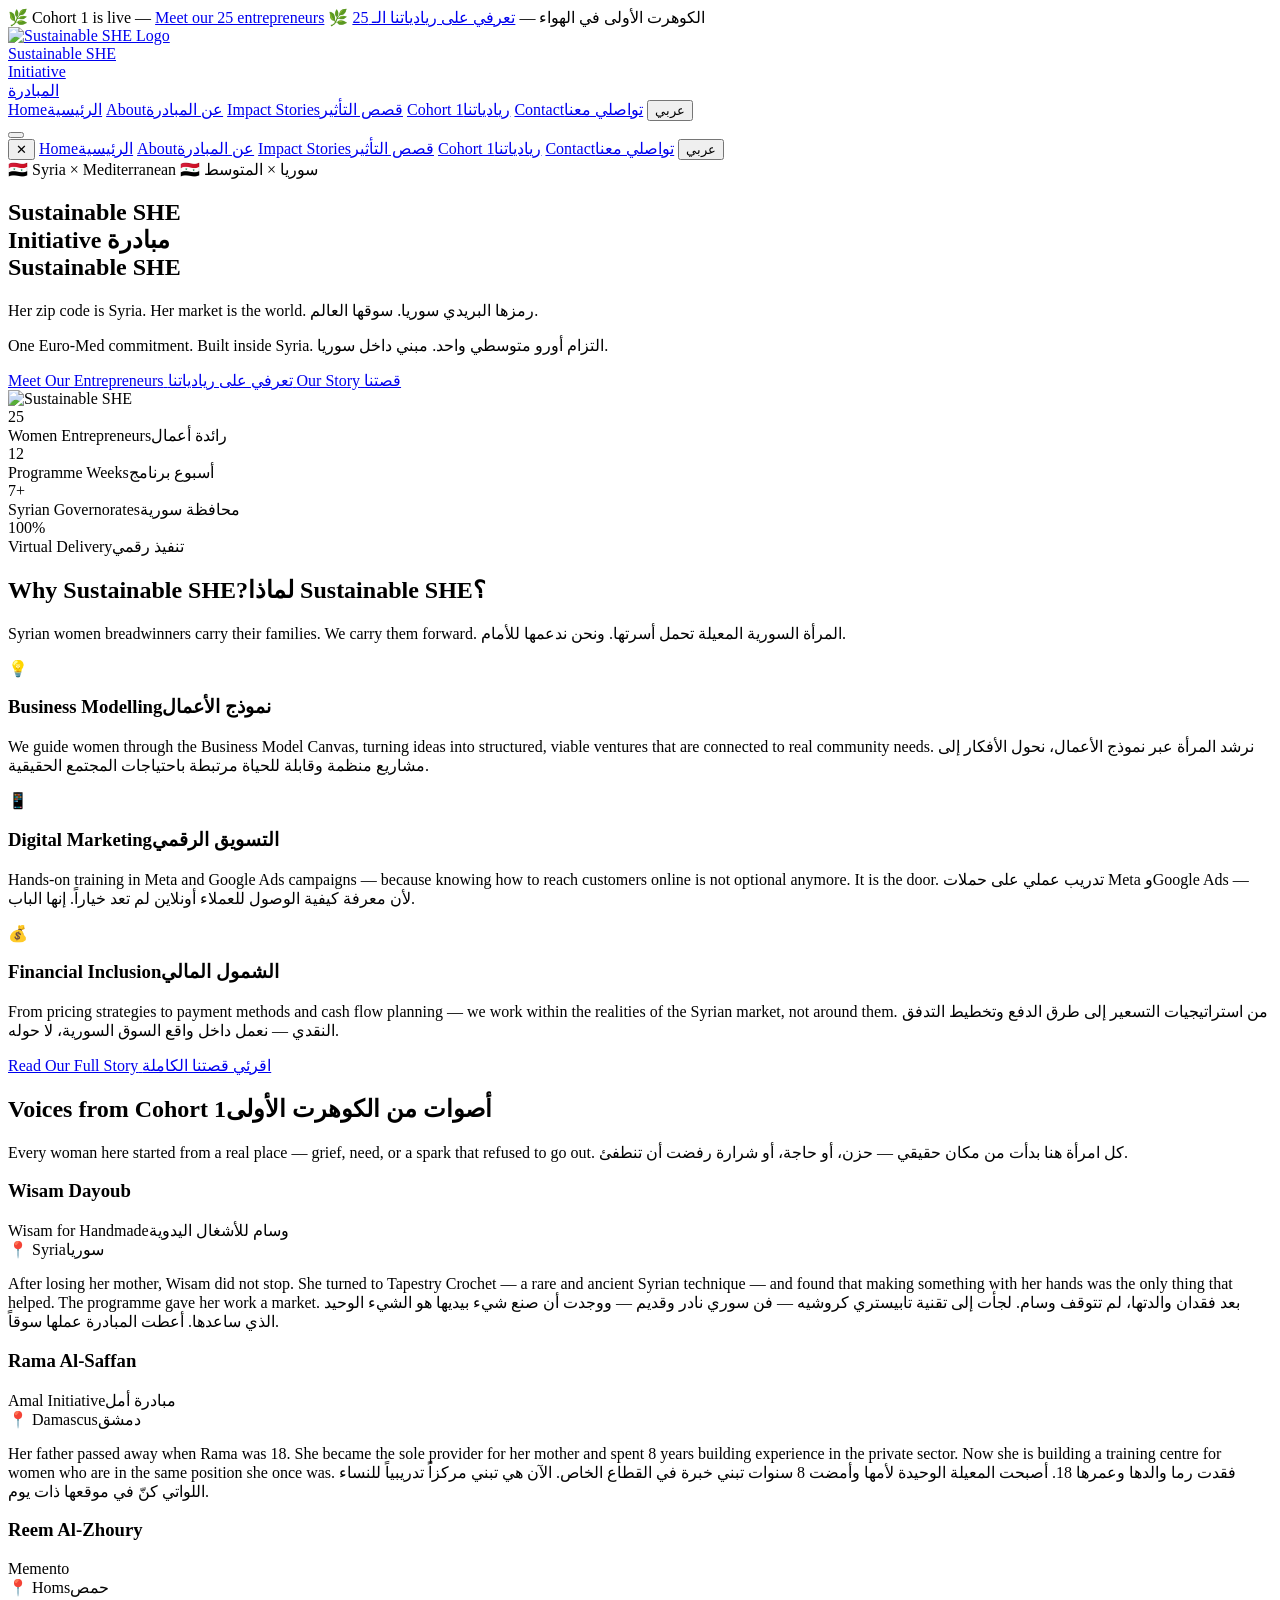
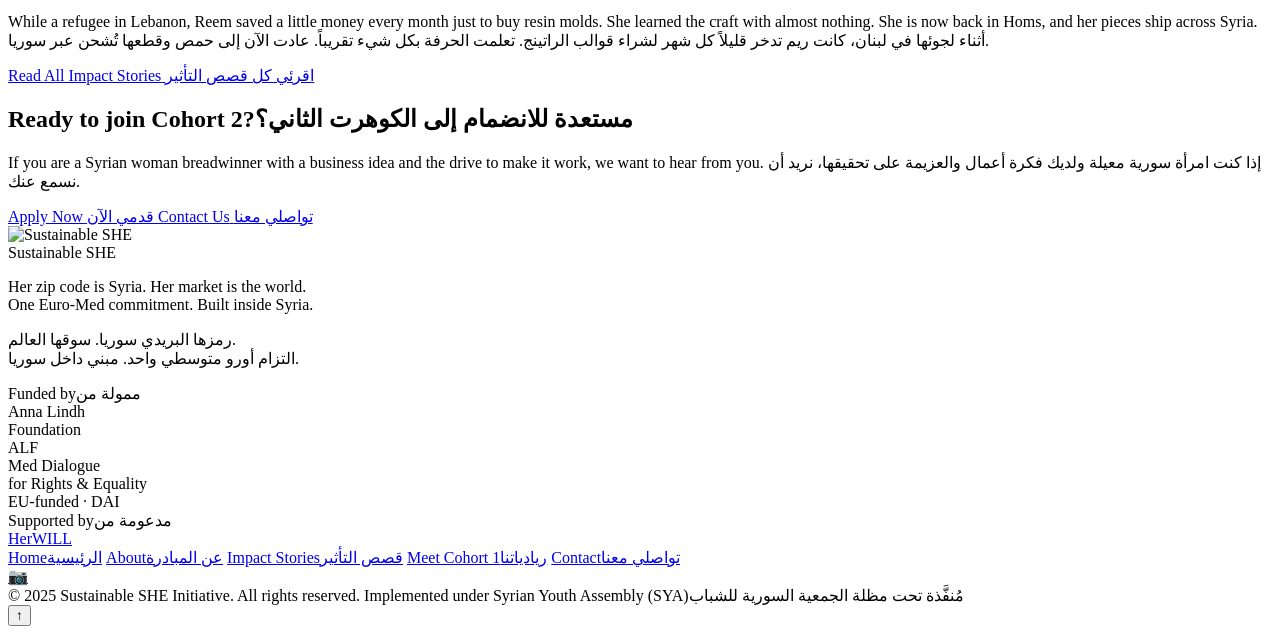
==== index.html @ 1e5e4db8 "Sustainable SHE Initiative website v1.0 5-page bilingual website (EN/AR) for Sustainable SHE Initiat" ====
<!DOCTYPE html>
<html lang="en" dir="ltr">
<head>
  <meta charset="UTF-8" />
  <meta name="viewport" content="width=device-width, initial-scale=1.0" />
  <title>Sustainable SHE Initiative</title>
  <meta name="description" content="A digital economic empowerment programme for Syrian women breadwinners. Built inside Syria. Her market is the world." />
  <link rel="icon" href="images/logo.jpg" type="image/jpeg" />
  <link rel="preconnect" href="https://fonts.googleapis.com" />
  <link rel="preconnect" href="https://fonts.gstatic.com" crossorigin />
  <link href="https://fonts.googleapis.com/css2?family=Cairo:wght@400;600;700;800&family=Poppins:wght@400;500;600;700;800&display=swap" rel="stylesheet" />
  <link rel="stylesheet" href="css/style.css" />
</head>
<body class="ltr">

  <!-- Announcement Bar -->
  <div class="announcement-bar">
    <span class="en-text">🌿 Cohort 1 is live — <a href="cohort.html">Meet our 25 entrepreneurs</a></span>
    <span class="ar-text">🌿 الكوهرت الأولى في الهواء — <a href="cohort.html">تعرفي على ريادياتنا الـ 25</a></span>
  </div>

  <!-- Navbar -->
  <nav class="navbar">
    <div class="navbar-inner">
      <a href="index.html" class="navbar-brand">
        <img src="images/logo.jpg" alt="Sustainable SHE Logo" class="navbar-logo" />
        <div>
          <div class="navbar-site-name">Sustainable SHE</div>
          <div class="navbar-site-sub en-text">Initiative</div>
          <div class="navbar-site-sub ar-text">المبادرة</div>
        </div>
      </a>
      <div class="navbar-menu">
        <a href="index.html"   class="nav-link"><span class="en-text">Home</span><span class="ar-text">الرئيسية</span></a>
        <a href="about.html"   class="nav-link"><span class="en-text">About</span><span class="ar-text">عن المبادرة</span></a>
        <a href="impact.html"  class="nav-link"><span class="en-text">Impact Stories</span><span class="ar-text">قصص التأثير</span></a>
        <a href="cohort.html"  class="nav-link"><span class="en-text">Cohort 1</span><span class="ar-text">ريادياتنا</span></a>
        <a href="contact.html" class="nav-link"><span class="en-text">Contact</span><span class="ar-text">تواصلي معنا</span></a>
        <button class="lang-toggle" id="langToggle">عربي</button>
      </div>
      <button class="hamburger" id="hamburger" aria-label="Open menu">
        <span></span><span></span><span></span>
      </button>
    </div>
  </nav>

  <!-- Mobile Nav -->
  <div class="mobile-nav" id="mobileNav">
    <button class="mobile-nav-close" id="mobileNavClose">✕</button>
    <a href="index.html"   class="nav-link"><span class="en-text">Home</span><span class="ar-text">الرئيسية</span></a>
    <a href="about.html"   class="nav-link"><span class="en-text">About</span><span class="ar-text">عن المبادرة</span></a>
    <a href="impact.html"  class="nav-link"><span class="en-text">Impact Stories</span><span class="ar-text">قصص التأثير</span></a>
    <a href="cohort.html"  class="nav-link"><span class="en-text">Cohort 1</span><span class="ar-text">ريادياتنا</span></a>
    <a href="contact.html" class="nav-link"><span class="en-text">Contact</span><span class="ar-text">تواصلي معنا</span></a>
    <button class="lang-toggle" id="mobileLangToggle">عربي</button>
  </div>

  <!-- HERO -->
  <section class="hero">
    <div class="container">
      <div class="hero-inner">
        <div class="hero-content">
          <div class="hero-badge">
            <span class="en-text">🇸🇾 Syria × Mediterranean</span>
            <span class="ar-text">🇸🇾 سوريا × المتوسط</span>
          </div>
          <h1>
            <span class="en-text">Sustainable SHE<br/>Initiative</span>
            <span class="ar-text">مبادرة<br/>Sustainable SHE</span>
          </h1>
          <p class="hero-tagline-1">
            <span class="en-text">Her zip code is Syria. Her market is the world.</span>
            <span class="ar-text">رمزها البريدي سوريا. سوقها العالم.</span>
          </p>
          <p class="hero-tagline-2">
            <span class="en-text">One Euro-Med commitment. Built inside Syria.</span>
            <span class="ar-text">التزام أورو متوسطي واحد. مبني داخل سوريا.</span>
          </p>
          <div class="hero-actions">
            <a href="cohort.html" class="btn btn-gold">
              <span class="en-text">Meet Our Entrepreneurs</span>
              <span class="ar-text">تعرفي على ريادياتنا</span>
            </a>
            <a href="about.html" class="btn btn-outline">
              <span class="en-text">Our Story</span>
              <span class="ar-text">قصتنا</span>
            </a>
          </div>
        </div>
        <div class="hero-visual">
          <div class="hero-logo-ring">
            <img src="images/logo.jpg" alt="Sustainable SHE" class="hero-logo-img" />
          </div>
        </div>
      </div>
    </div>
  </section>

  <!-- STATS BAR -->
  <div class="stats-bar">
    <div class="container">
      <div class="stats-grid">
        <div class="stat-item">
          <div class="stat-num">25</div>
          <div class="stat-label"><span class="en-text">Women Entrepreneurs</span><span class="ar-text">رائدة أعمال</span></div>
        </div>
        <div class="stat-item">
          <div class="stat-num">12</div>
          <div class="stat-label"><span class="en-text">Programme Weeks</span><span class="ar-text">أسبوع برنامج</span></div>
        </div>
        <div class="stat-item">
          <div class="stat-num">7+</div>
          <div class="stat-label"><span class="en-text">Syrian Governorates</span><span class="ar-text">محافظة سورية</span></div>
        </div>
        <div class="stat-item">
          <div class="stat-num">100%</div>
          <div class="stat-label"><span class="en-text">Virtual Delivery</span><span class="ar-text">تنفيذ رقمي</span></div>
        </div>
      </div>
    </div>
  </div>

  <!-- ABOUT PREVIEW -->
  <section class="section">
    <div class="container">
      <div class="section-header">
        <h2><span class="en-text">Why Sustainable SHE?</span><span class="ar-text">لماذا Sustainable SHE؟</span></h2>
        <p class="subtitle">
          <span class="en-text">Syrian women breadwinners carry their families. We carry them forward.</span>
          <span class="ar-text">المرأة السورية المعيلة تحمل أسرتها. ونحن ندعمها للأمام.</span>
        </p>
      </div>
      <div class="grid-3">
        <div class="pillar-card card-fade">
          <div class="pillar-icon">💡</div>
          <h3><span class="en-text">Business Modelling</span><span class="ar-text">نموذج الأعمال</span></h3>
          <p>
            <span class="en-text">We guide women through the Business Model Canvas, turning ideas into structured, viable ventures that are connected to real community needs.</span>
            <span class="ar-text">نرشد المرأة عبر نموذج الأعمال، نحول الأفكار إلى مشاريع منظمة وقابلة للحياة مرتبطة باحتياجات المجتمع الحقيقية.</span>
          </p>
        </div>
        <div class="pillar-card card-fade">
          <div class="pillar-icon">📱</div>
          <h3><span class="en-text">Digital Marketing</span><span class="ar-text">التسويق الرقمي</span></h3>
          <p>
            <span class="en-text">Hands-on training in Meta and Google Ads campaigns — because knowing how to reach customers online is not optional anymore. It is the door.</span>
            <span class="ar-text">تدريب عملي على حملات Meta وGoogle Ads — لأن معرفة كيفية الوصول للعملاء أونلاين لم تعد خياراً. إنها الباب.</span>
          </p>
        </div>
        <div class="pillar-card card-fade">
          <div class="pillar-icon">💰</div>
          <h3><span class="en-text">Financial Inclusion</span><span class="ar-text">الشمول المالي</span></h3>
          <p>
            <span class="en-text">From pricing strategies to payment methods and cash flow planning — we work within the realities of the Syrian market, not around them.</span>
            <span class="ar-text">من استراتيجيات التسعير إلى طرق الدفع وتخطيط التدفق النقدي — نعمل داخل واقع السوق السورية، لا حوله.</span>
          </p>
        </div>
      </div>
      <div class="text-center mt-2">
        <a href="about.html" class="btn btn-primary">
          <span class="en-text">Read Our Full Story</span>
          <span class="ar-text">اقرئي قصتنا الكاملة</span>
        </a>
      </div>
    </div>
  </section>

  <!-- FEATURED STORIES -->
  <section class="section section-alt">
    <div class="container">
      <div class="section-header">
        <h2><span class="en-text">Voices from Cohort 1</span><span class="ar-text">أصوات من الكوهرت الأولى</span></h2>
        <p class="subtitle">
          <span class="en-text">Every woman here started from a real place — grief, need, or a spark that refused to go out.</span>
          <span class="ar-text">كل امرأة هنا بدأت من مكان حقيقي — حزن، أو حاجة، أو شرارة رفضت أن تنطفئ.</span>
        </p>
      </div>
      <div class="grid-3">
        <!-- Story 1 -->
        <div class="story-card card-fade">
          <div class="story-head">
            <h3>Wisam Dayoub</h3>
            <div class="project"><span class="en-text">Wisam for Handmade</span><span class="ar-text">وسام للأشغال اليدوية</span></div>
            <div class="location">📍 <span class="en-text">Syria</span><span class="ar-text">سوريا</span></div>
          </div>
          <div class="story-body">
            <p>
              <span class="en-text">After losing her mother, Wisam did not stop. She turned to Tapestry Crochet — a rare and ancient Syrian technique — and found that making something with her hands was the only thing that helped. The programme gave her work a market.</span>
              <span class="ar-text">بعد فقدان والدتها، لم تتوقف وسام. لجأت إلى تقنية تابيستري كروشيه — فن سوري نادر وقديم — ووجدت أن صنع شيء بيديها هو الشيء الوحيد الذي ساعدها. أعطت المبادرة عملها سوقاً.</span>
            </p>
          </div>
        </div>
        <!-- Story 2 -->
        <div class="story-card card-fade">
          <div class="story-head">
            <h3>Rama Al-Saffan</h3>
            <div class="project"><span class="en-text">Amal Initiative</span><span class="ar-text">مبادرة أمل</span></div>
            <div class="location">📍 <span class="en-text">Damascus</span><span class="ar-text">دمشق</span></div>
          </div>
          <div class="story-body">
            <p>
              <span class="en-text">Her father passed away when Rama was 18. She became the sole provider for her mother and spent 8 years building experience in the private sector. Now she is building a training centre for women who are in the same position she once was.</span>
              <span class="ar-text">فقدت رما والدها وعمرها 18. أصبحت المعيلة الوحيدة لأمها وأمضت 8 سنوات تبني خبرة في القطاع الخاص. الآن هي تبني مركزاً تدريبياً للنساء اللواتي كنّ في موقعها ذات يوم.</span>
            </p>
          </div>
        </div>
        <!-- Story 3 -->
        <div class="story-card card-fade">
          <div class="story-head">
            <h3>Reem Al-Zhoury</h3>
            <div class="project">Memento</div>
            <div class="location">📍 <span class="en-text">Homs</span><span class="ar-text">حمص</span></div>
          </div>
          <div class="story-body">
            <p>
              <span class="en-text">While a refugee in Lebanon, Reem saved a little money every month just to buy resin molds. She learned the craft with almost nothing. She is now back in Homs, and her pieces ship across Syria.</span>
              <span class="ar-text">أثناء لجوئها في لبنان، كانت ريم تدخر قليلاً كل شهر لشراء قوالب الراتينج. تعلمت الحرفة بكل شيء تقريباً. عادت الآن إلى حمص وقطعها تُشحن عبر سوريا.</span>
            </p>
          </div>
        </div>
      </div>
      <div class="text-center mt-2">
        <a href="impact.html" class="btn btn-primary">
          <span class="en-text">Read All Impact Stories</span>
          <span class="ar-text">اقرئي كل قصص التأثير</span>
        </a>
      </div>
    </div>
  </section>

  <!-- CTA -->
  <section class="cta-section">
    <div class="container">
      <h2><span class="en-text">Ready to join Cohort 2?</span><span class="ar-text">مستعدة للانضمام إلى الكوهرت الثاني؟</span></h2>
      <p>
        <span class="en-text">If you are a Syrian woman breadwinner with a business idea and the drive to make it work, we want to hear from you.</span>
        <span class="ar-text">إذا كنت امرأة سورية معيلة ولديك فكرة أعمال والعزيمة على تحقيقها، نريد أن نسمع عنك.</span>
      </p>
      <div class="cta-buttons">
        <a href="https://forms.gle/3joATj8JVJ9GvSSq5" target="_blank" rel="noopener" class="btn btn-gold">
          <span class="en-text">Apply Now</span>
          <span class="ar-text">قدمي الآن</span>
        </a>
        <a href="contact.html" class="btn btn-outline">
          <span class="en-text">Contact Us</span>
          <span class="ar-text">تواصلي معنا</span>
        </a>
      </div>
    </div>
  </section>

  <!-- FOOTER -->
  <footer class="footer">
    <div class="container">
      <div class="footer-grid">
        <!-- Brand -->
        <div class="footer-brand">
          <img src="images/logo.jpg" alt="Sustainable SHE" class="footer-logo" />
          <div class="footer-name">Sustainable SHE</div>
          <p class="footer-slogans">
            Her zip code is Syria. Her market is the world.<br/>
            One Euro-Med commitment. Built inside Syria.
          </p>
          <p class="footer-slogans" style="margin-top:0.25rem;">
            رمزها البريدي سوريا. سوقها العالم.<br/>
            التزام أورو متوسطي واحد. مبني داخل سوريا.
          </p>
        </div>
        <!-- Funders -->
        <div class="footer-funders">
          <div class="funders-label"><span class="en-text">Funded by</span><span class="ar-text">ممولة من</span></div>
          <div class="funders-row">
            <div class="funder-item">
              <div class="funder-name-styled">Anna Lindh<br/>Foundation</div>
              <div class="funder-sub">ALF</div>
            </div>
            <div class="funder-divider"></div>
            <div class="funder-item">
              <div class="funder-name-styled">Med Dialogue<br/>for Rights &amp; Equality</div>
              <div class="funder-sub">EU-funded · DAI</div>
            </div>
          </div>
          <div class="footer-support-label"><span class="en-text">Supported by</span><span class="ar-text">مدعومة من</span></div>
          <a href="https://www.herwill.org/about-herwill" target="_blank" rel="noopener" class="herwill-link">HerWILL</a>
        </div>
        <!-- Links -->
        <div class="footer-links">
          <a href="index.html"   class="footer-link"><span class="en-text">Home</span><span class="ar-text">الرئيسية</span></a>
          <a href="about.html"   class="footer-link"><span class="en-text">About</span><span class="ar-text">عن المبادرة</span></a>
          <a href="impact.html"  class="footer-link"><span class="en-text">Impact Stories</span><span class="ar-text">قصص التأثير</span></a>
          <a href="cohort.html"  class="footer-link"><span class="en-text">Meet Cohort 1</span><span class="ar-text">ريادياتنا</span></a>
          <a href="contact.html" class="footer-link"><span class="en-text">Contact</span><span class="ar-text">تواصلي معنا</span></a>
          <div class="footer-socials">
            <a href="https://www.instagram.com/bizqueen2026" target="_blank" rel="noopener" aria-label="Instagram">📷</a>
          </div>
        </div>
      </div>
      <div class="footer-divider"></div>
      <div class="footer-bottom">
        <span>© 2025 Sustainable SHE Initiative. All rights reserved.</span>
        <span><span class="en-text">Implemented under Syrian Youth Assembly (SYA)</span><span class="ar-text">مُنفَّذة تحت مظلة الجمعية السورية للشباب</span></span>
      </div>
    </div>
  </footer>

  <button id="scrollTop" aria-label="Back to top">↑</button>

  <script src="js/main.js"></script>
</body>
</html>
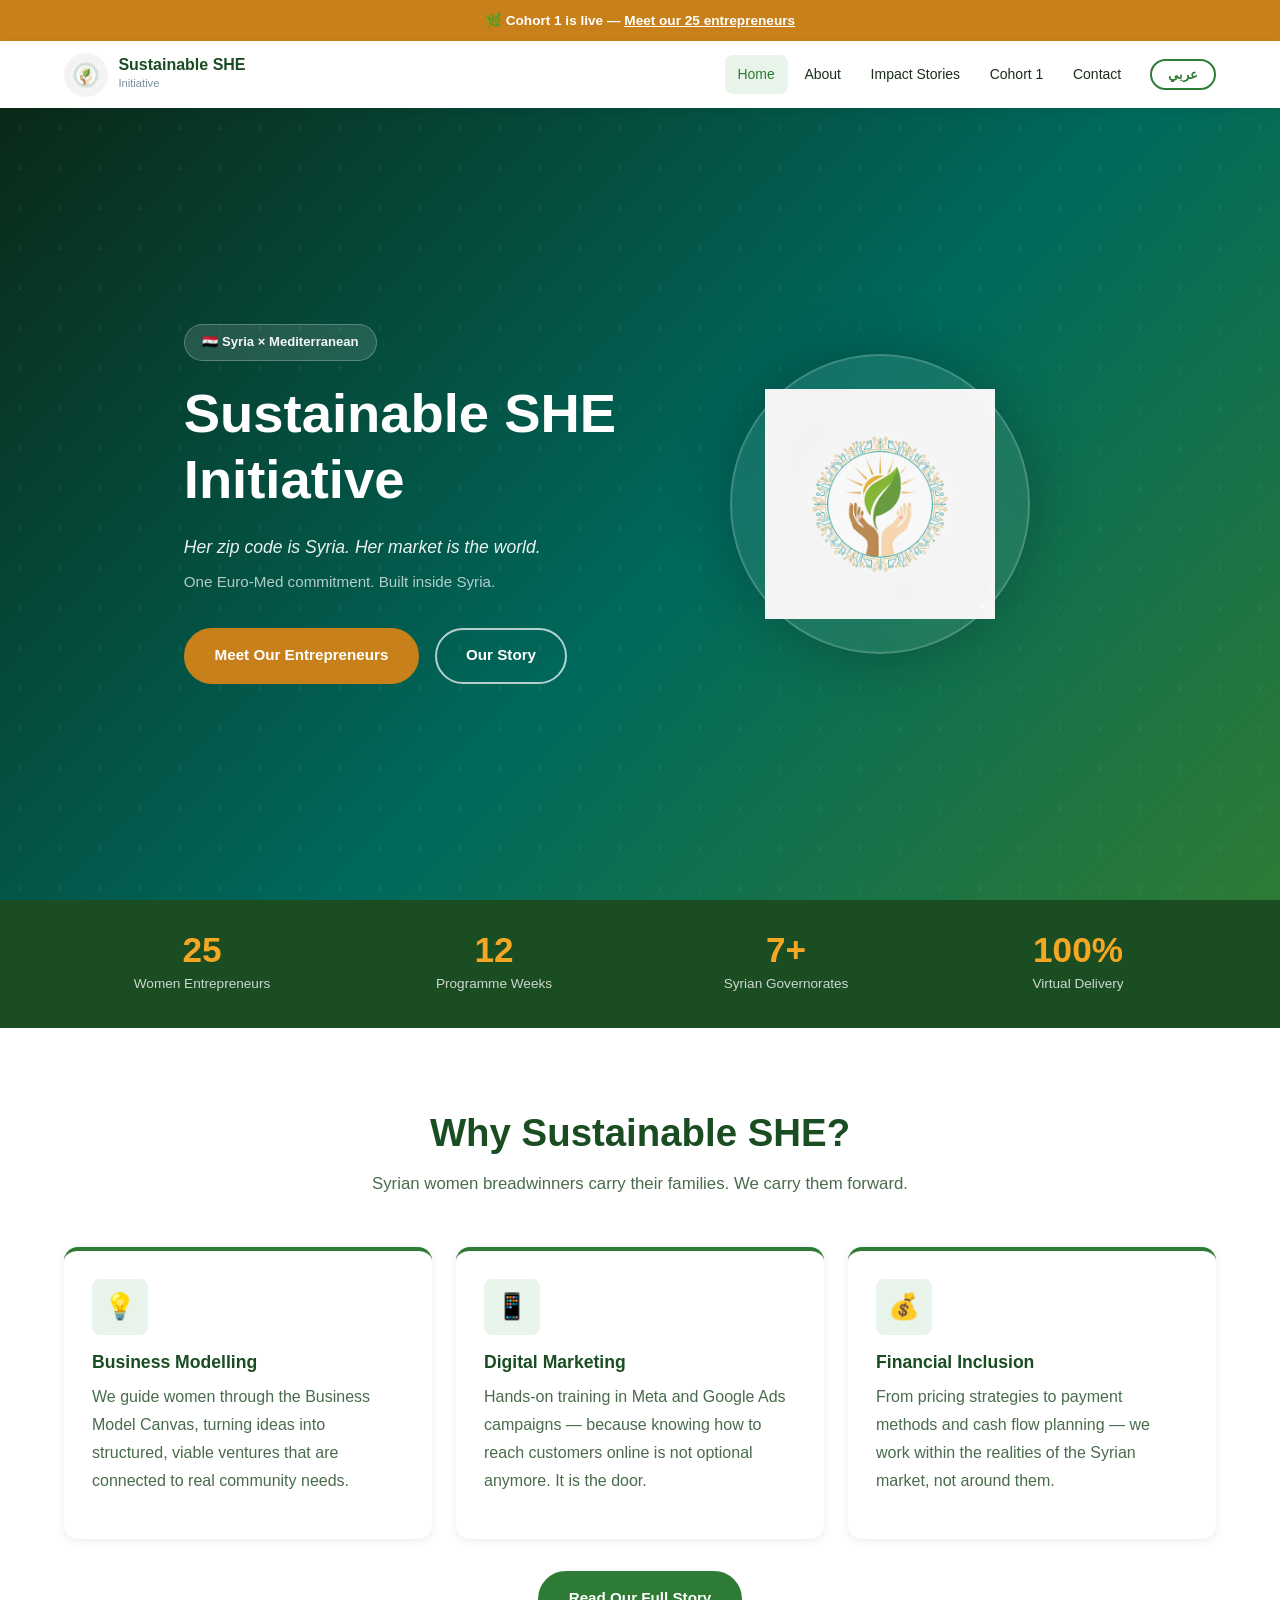
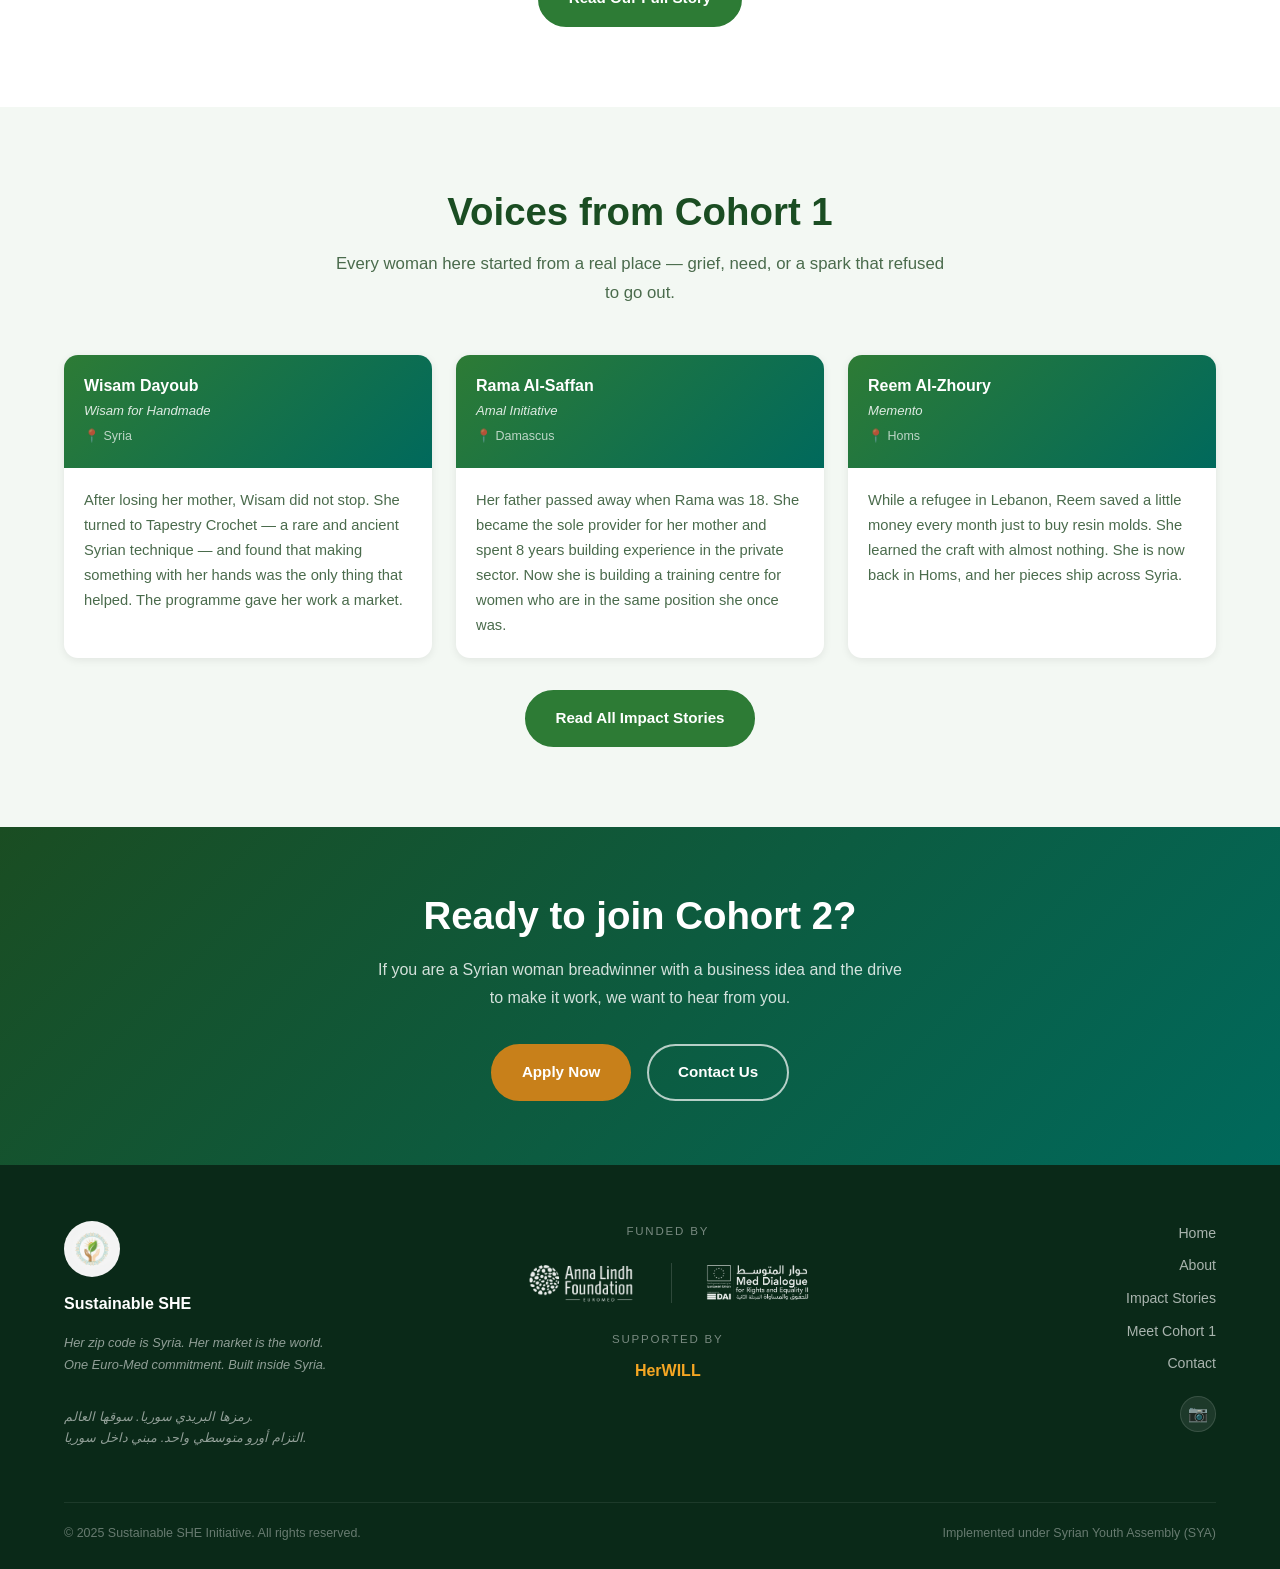
==== commit c97df627: "feat: launch Sustainable SHE Initiative website 5-page bilingual website (EN/AR) for Sustainable SHE" ====
--- a/index.html
+++ b/index.html
@@ -271,13 +271,11 @@
           <div class="funders-label"><span class="en-text">Funded by</span><span class="ar-text">ممولة من</span></div>
           <div class="funders-row">
             <div class="funder-item">
-              <div class="funder-name-styled">Anna Lindh<br/>Foundation</div>
-              <div class="funder-sub">ALF</div>
+              <img src="images/alf-logo.png" alt="Anna Lindh Foundation" class="funder-logo-img" />
             </div>
             <div class="funder-divider"></div>
             <div class="funder-item">
-              <div class="funder-name-styled">Med Dialogue<br/>for Rights &amp; Equality</div>
-              <div class="funder-sub">EU-funded · DAI</div>
+              <img src="images/mdre-logo.png" alt="Med Dialogue" class="funder-logo-img" />
             </div>
           </div>
           <div class="footer-support-label"><span class="en-text">Supported by</span><span class="ar-text">مدعومة من</span></div>
--- a/css/style.css
+++ b/css/style.css
@@ -0,0 +1,509 @@
+/* ============================================================
+   SUSTAINABLE SHE INITIATIVE — Design System
+   Colors extracted from logo: forest green, teal, gold
+   ============================================================ */
+
+:root {
+  --green-primary: #2D7B35;
+  --green-dark:    #1A4D22;
+  --green-deep:    #0A2918;
+  --teal:          #00897B;
+  --teal-dark:     #00695C;
+  --gold:          #C8801A;
+  --gold-light:    #F5A623;
+  --white:         #FFFFFF;
+  --bg-light:      #F3F8F3;
+  --bg-section:    #E8F4E9;
+  --border:        #C8E6C9;
+  --text-primary:  #1A2E1B;
+  --text-secondary:#4A6B4C;
+  --text-muted:    #78909C;
+  --footer-bg:     #0A2918;
+  --shadow-sm:     0 2px 8px rgba(0,0,0,0.08);
+  --shadow-md:     0 6px 24px rgba(0,0,0,0.12);
+  --shadow-lg:     0 12px 40px rgba(0,0,0,0.16);
+  --radius-sm:     8px;
+  --radius-md:     14px;
+  --radius-lg:     24px;
+  --radius-full:   100px;
+  --transition:    all 0.28s ease;
+  --max-width:     1200px;
+}
+
+/* === RESET === */
+*, *::before, *::after { box-sizing: border-box; margin: 0; padding: 0; }
+html { scroll-behavior: smooth; font-size: 16px; }
+body {
+  font-family: 'Poppins', 'Cairo', sans-serif;
+  color: var(--text-primary);
+  background: var(--white);
+  line-height: 1.75;
+  overflow-x: hidden;
+}
+body.rtl {
+  font-family: 'Cairo', 'Poppins', sans-serif;
+  direction: rtl;
+  text-align: right;
+}
+img { max-width: 100%; height: auto; display: block; }
+a { text-decoration: none; color: inherit; }
+ul { list-style: none; }
+
+/* === LANGUAGE TOGGLE LOGIC === */
+body.ltr .ar-text { display: none !important; }
+body.rtl .en-text { display: none !important; }
+
+/* === TYPOGRAPHY === */
+h1 { font-size: clamp(2rem, 5vw, 3.4rem); line-height: 1.2; font-weight: 700; }
+h2 { font-size: clamp(1.6rem, 4vw, 2.4rem); line-height: 1.3; font-weight: 700; }
+h3 { font-size: clamp(1.1rem, 2.5vw, 1.6rem); line-height: 1.35; font-weight: 700; }
+h4 { font-size: 1.1rem; font-weight: 600; }
+p  { color: var(--text-secondary); margin-bottom: 1em; }
+.lead { font-size: 1.1rem; line-height: 1.85; }
+
+/* === LAYOUT === */
+.container { max-width: var(--max-width); margin: 0 auto; padding: 0 1.5rem; }
+.section    { padding: 5rem 0; }
+.section-alt { background: var(--bg-light); }
+
+.section-header { text-align: center; margin-bottom: 3rem; }
+.section-header h2 { color: var(--green-dark); margin-bottom: 0.75rem; }
+.section-header .subtitle { max-width: 620px; margin: 0 auto; font-size: 1.05rem; }
+
+.grid-2 { display: grid; grid-template-columns: repeat(auto-fit, minmax(300px, 1fr)); gap: 1.5rem; }
+.grid-3 { display: grid; grid-template-columns: repeat(auto-fit, minmax(270px, 1fr)); gap: 1.5rem; }
+.grid-4 { display: grid; grid-template-columns: repeat(auto-fit, minmax(230px, 1fr)); gap: 1.25rem; }
+.grid-5 { display: grid; grid-template-columns: repeat(auto-fill, minmax(210px, 1fr)); gap: 1.25rem; }
+
+/* === BUTTONS === */
+.btn {
+  display: inline-flex; align-items: center; gap: 0.5rem;
+  padding: 0.8rem 1.8rem; border-radius: var(--radius-full);
+  font-weight: 600; font-size: 0.95rem; cursor: pointer;
+  border: 2px solid transparent; transition: var(--transition);
+  font-family: inherit; white-space: nowrap;
+}
+.btn-primary   { background: var(--green-primary); color: var(--white); border-color: var(--green-primary); }
+.btn-primary:hover { background: var(--green-dark); border-color: var(--green-dark); transform: translateY(-2px); box-shadow: var(--shadow-md); }
+.btn-outline   { background: transparent; color: var(--white); border-color: rgba(255,255,255,0.7); }
+.btn-outline:hover { background: rgba(255,255,255,0.15); border-color: var(--white); }
+.btn-gold      { background: var(--gold); color: var(--white); border-color: var(--gold); }
+.btn-gold:hover { background: #A8681A; border-color: #A8681A; transform: translateY(-2px); box-shadow: var(--shadow-md); }
+.btn-white     { background: var(--white); color: var(--green-dark); border-color: var(--white); }
+.btn-white:hover { background: var(--bg-light); }
+.btn-sm { padding: 0.5rem 1.2rem; font-size: 0.85rem; }
+
+/* === ANNOUNCEMENT BAR === */
+.announcement-bar {
+  background: var(--gold); color: var(--white);
+  text-align: center; padding: 0.55rem 1rem;
+  font-size: 0.85rem; font-weight: 600;
+}
+.announcement-bar a { color: var(--white); text-decoration: underline; }
+
+/* === NAVBAR === */
+.navbar {
+  position: sticky; top: 0; z-index: 900;
+  background: var(--white); box-shadow: var(--shadow-sm);
+}
+.navbar-inner {
+  display: flex; align-items: center; justify-content: space-between;
+  padding: 0.7rem 1.5rem; max-width: var(--max-width); margin: 0 auto;
+}
+.navbar-brand { display: flex; align-items: center; gap: 0.65rem; }
+.navbar-logo  { width: 44px; height: 44px; border-radius: 50%; object-fit: cover; }
+.navbar-site-name { font-weight: 700; font-size: 1rem; color: var(--green-dark); line-height: 1.2; }
+.navbar-site-sub  { font-size: 0.7rem; color: var(--text-muted); font-weight: 400; }
+
+.navbar-menu { display: flex; align-items: center; gap: 0.25rem; }
+.nav-link {
+  padding: 0.45rem 0.8rem; border-radius: var(--radius-sm);
+  font-weight: 500; font-size: 0.875rem; color: var(--text-primary);
+  transition: var(--transition); white-space: nowrap;
+}
+.nav-link:hover, .nav-link.active { color: var(--green-primary); background: var(--bg-section); }
+
+.lang-toggle {
+  margin-left: 0.75rem; padding: 0.4rem 1rem;
+  border-radius: var(--radius-full); border: 2px solid var(--green-primary);
+  background: transparent; color: var(--green-primary);
+  font-size: 0.82rem; font-weight: 700; cursor: pointer;
+  transition: var(--transition); font-family: inherit;
+}
+.lang-toggle:hover { background: var(--green-primary); color: var(--white); }
+.rtl .lang-toggle { margin-left: 0; margin-right: 0.75rem; }
+
+.hamburger { display: none; flex-direction: column; gap: 5px; cursor: pointer; background: none; border: none; padding: 0.4rem; }
+.hamburger span { width: 22px; height: 2px; background: var(--text-primary); border-radius: 2px; transition: var(--transition); display: block; }
+
+/* === MOBILE MENU === */
+.mobile-nav {
+  display: none; position: fixed; inset: 0; z-index: 950;
+  background: var(--white); flex-direction: column;
+  align-items: center; justify-content: center; gap: 1.75rem;
+}
+.mobile-nav.open { display: flex; }
+.mobile-nav .nav-link { font-size: 1.25rem; padding: 0.6rem 2rem; }
+.mobile-nav-close {
+  position: absolute; top: 1.2rem; right: 1.2rem;
+  background: none; border: none; font-size: 1.75rem; cursor: pointer; color: var(--text-primary);
+}
+.rtl .mobile-nav-close { right: auto; left: 1.2rem; }
+
+/* === HERO === */
+.hero {
+  background: linear-gradient(135deg, var(--green-deep) 0%, var(--teal-dark) 55%, var(--green-primary) 100%);
+  color: var(--white); padding: 5rem 0; min-height: 88vh;
+  display: flex; align-items: center; position: relative; overflow: hidden;
+}
+.hero::before {
+  content: ''; position: absolute; inset: 0;
+  background: url("data:image/svg+xml,%3Csvg width='40' height='40' viewBox='0 0 40 40' xmlns='http://www.w3.org/2000/svg'%3E%3Ccircle cx='20' cy='20' r='1.5' fill='%23ffffff' fill-opacity='0.06'/%3E%3C/svg%3E");
+  pointer-events: none;
+}
+.hero-inner {
+  position: relative; display: grid;
+  grid-template-columns: 1fr 1fr; gap: 3rem; align-items: center;
+}
+.hero-badge {
+  display: inline-flex; align-items: center; gap: 0.5rem;
+  background: rgba(255,255,255,0.12); border: 1px solid rgba(255,255,255,0.25);
+  color: rgba(255,255,255,0.95); padding: 0.4rem 1.1rem;
+  border-radius: var(--radius-full); font-size: 0.82rem; font-weight: 600;
+  margin-bottom: 1.25rem;
+}
+.hero h1 { color: var(--white); margin-bottom: 1.25rem; }
+.hero-tagline-1 {
+  font-size: 1.1rem; font-style: italic;
+  color: rgba(255,255,255,0.92); margin-bottom: 0.4rem;
+}
+.hero-tagline-2 {
+  font-size: 0.95rem; color: rgba(255,255,255,0.7); margin-bottom: 2rem;
+}
+.hero-actions { display: flex; flex-wrap: wrap; gap: 1rem; }
+.hero-visual { display: flex; justify-content: center; align-items: center; }
+.hero-logo-ring {
+  width: 300px; height: 300px; border-radius: 50%;
+  background: rgba(255,255,255,0.08); backdrop-filter: blur(12px);
+  border: 2px solid rgba(255,255,255,0.18);
+  display: flex; align-items: center; justify-content: center;
+  box-shadow: 0 0 60px rgba(0,0,0,0.25);
+}
+.hero-logo-img { width: 230px; height: 230px; object-fit: contain; }
+
+/* === STATS BAR === */
+.stats-bar { background: var(--green-dark); color: var(--white); padding: 2rem 0; }
+.stats-grid { display: grid; grid-template-columns: repeat(4, 1fr); gap: 1rem; text-align: center; }
+.stat-num { font-size: 2.2rem; font-weight: 800; color: var(--gold-light); line-height: 1; margin-bottom: 0.3rem; }
+.stat-label { font-size: 0.85rem; color: rgba(255,255,255,0.78); }
+
+/* === PAGE HERO (inner pages) === */
+.page-hero {
+  background: linear-gradient(135deg, var(--green-deep) 0%, var(--teal-dark) 60%, var(--green-primary) 100%);
+  padding: 4rem 0; text-align: center; color: var(--white);
+}
+.page-hero h1 { color: var(--white); margin-bottom: 0.75rem; }
+.page-hero .subtitle { color: rgba(255,255,255,0.82); font-size: 1.05rem; max-width: 580px; margin: 0 auto; }
+
+/* === PILLAR CARDS === */
+.pillar-card {
+  background: var(--white); border-radius: var(--radius-md);
+  padding: 1.75rem; box-shadow: var(--shadow-sm);
+  border-top: 4px solid var(--green-primary); transition: var(--transition);
+}
+.pillar-card:hover { box-shadow: var(--shadow-md); transform: translateY(-4px); }
+.pillar-icon {
+  width: 56px; height: 56px; border-radius: var(--radius-sm);
+  background: var(--bg-section); display: flex; align-items: center;
+  justify-content: center; font-size: 1.6rem; margin-bottom: 1rem;
+}
+.pillar-card h3 { color: var(--green-dark); margin-bottom: 0.5rem; font-size: 1.1rem; }
+
+/* === PROBLEM SECTION === */
+.problem-grid { display: grid; grid-template-columns: 1fr 1fr; gap: 3rem; align-items: center; }
+.problem-visual {
+  background: linear-gradient(135deg, var(--green-primary), var(--teal));
+  border-radius: var(--radius-lg); padding: 2.5rem 2rem; color: var(--white);
+}
+.problem-visual h3 { color: var(--white); margin-bottom: 1.25rem; font-size: 1.2rem; }
+.barrier-list { display: flex; flex-direction: column; gap: 1rem; }
+.barrier-item {
+  background: rgba(255,255,255,0.13); border-radius: var(--radius-sm);
+  padding: 1rem; display: flex; gap: 0.75rem; align-items: flex-start;
+}
+.barrier-em { font-size: 1.5rem; flex-shrink: 0; }
+.barrier-text { font-size: 0.9rem; color: rgba(255,255,255,0.93); line-height: 1.6; }
+
+/* === STORY CARDS === */
+.story-card {
+  background: var(--white); border-radius: var(--radius-md);
+  box-shadow: var(--shadow-sm); overflow: hidden; transition: var(--transition);
+}
+.story-card:hover { box-shadow: var(--shadow-md); transform: translateY(-4px); }
+.story-head {
+  background: linear-gradient(135deg, var(--green-primary), var(--teal-dark));
+  padding: 1.25rem; color: var(--white);
+}
+.story-head h3 { color: var(--white); font-size: 1rem; margin-bottom: 0.2rem; }
+.story-head .project { font-size: 0.82rem; color: rgba(255,255,255,0.85); font-style: italic; }
+.story-head .location { font-size: 0.78rem; color: rgba(255,255,255,0.7); margin-top: 0.2rem; }
+.story-body { padding: 1.25rem; }
+.story-body p { font-size: 0.92rem; line-height: 1.7; margin: 0; }
+
+/* === TESTIMONIAL CARDS === */
+.testimonial-card {
+  background: var(--white); border-radius: var(--radius-md);
+  padding: 1.5rem; box-shadow: var(--shadow-sm);
+  border-left: 4px solid var(--gold); position: relative; overflow: hidden;
+}
+.rtl .testimonial-card { border-left: none; border-right: 4px solid var(--gold); }
+.testimonial-card::before {
+  content: '"'; position: absolute; top: -8px;
+  left: 1rem; font-size: 5rem; color: var(--gold-light);
+  opacity: 0.18; font-family: Georgia, serif; line-height: 1; pointer-events: none;
+}
+.rtl .testimonial-card::before { left: auto; right: 1rem; }
+.testimonial-text { font-style: italic; color: var(--text-secondary); line-height: 1.72; margin-bottom: 1rem; font-size: 0.93rem; }
+.testimonial-who { font-weight: 700; color: var(--green-dark); font-size: 0.88rem; }
+.testimonial-project { font-size: 0.78rem; color: var(--teal); }
+
+/* === ENTREPRENEUR CARD === */
+.entrepreneur-card {
+  background: var(--white); border-radius: var(--radius-md);
+  box-shadow: var(--shadow-sm); overflow: hidden;
+  transition: var(--transition); display: flex; flex-direction: column;
+}
+.entrepreneur-card:hover { box-shadow: var(--shadow-md); transform: translateY(-4px); }
+.ent-head {
+  background: linear-gradient(135deg, var(--green-primary) 0%, var(--teal) 100%);
+  padding: 1.25rem 1rem; text-align: center; color: var(--white);
+}
+.ent-initials {
+  width: 60px; height: 60px; border-radius: 50%;
+  background: rgba(255,255,255,0.18); border: 2px solid rgba(255,255,255,0.35);
+  display: flex; align-items: center; justify-content: center;
+  font-size: 1.3rem; font-weight: 700; color: var(--white);
+  margin: 0 auto 0.6rem;
+}
+.ent-name    { font-size: 0.95rem; font-weight: 700; color: var(--white); margin-bottom: 0.15rem; }
+.ent-project { font-size: 0.8rem; color: rgba(255,255,255,0.85); font-style: italic; }
+.ent-body    { padding: 1rem; flex: 1; display: flex; flex-direction: column; gap: 0.6rem; }
+.ent-tagline { font-size: 0.85rem; color: var(--text-secondary); line-height: 1.6; }
+.ent-location { font-size: 0.78rem; color: var(--text-muted); }
+.ent-links   { display: flex; flex-wrap: wrap; gap: 0.4rem; margin-top: auto; }
+.soc-link {
+  display: inline-flex; align-items: center; gap: 0.25rem;
+  padding: 0.3rem 0.7rem; border-radius: var(--radius-full);
+  font-size: 0.75rem; font-weight: 600; transition: var(--transition);
+}
+.soc-link.wa  { background: #E8F5E9; color: #1B5E20; }
+.soc-link.wa:hover  { background: #2E7D32; color: var(--white); }
+.soc-link.ig  { background: #FCE4EC; color: #880E4F; }
+.soc-link.ig:hover  { background: #C2185B; color: var(--white); }
+.soc-link.fb  { background: #E3F2FD; color: #0D47A1; }
+.soc-link.fb:hover  { background: #1565C0; color: var(--white); }
+
+/* === FILTER BAR (Cohort) === */
+.filter-bar { display: flex; gap: 1rem; align-items: center; flex-wrap: wrap; margin-bottom: 2rem; }
+.search-box {
+  flex: 1; min-width: 200px; padding: 0.65rem 1.1rem;
+  border: 2px solid var(--border); border-radius: var(--radius-full);
+  font-size: 0.95rem; font-family: inherit; outline: none; transition: var(--transition);
+  color: var(--text-primary); background: var(--white);
+}
+.search-box:focus { border-color: var(--green-primary); }
+.results-count { font-size: 0.85rem; color: var(--text-muted); white-space: nowrap; }
+
+/* === CTA SECTION === */
+.cta-section {
+  background: linear-gradient(135deg, var(--green-dark), var(--teal-dark));
+  padding: 4rem 0; text-align: center; color: var(--white);
+}
+.cta-section h2 { color: var(--white); margin-bottom: 1rem; }
+.cta-section p  { color: rgba(255,255,255,0.82); max-width: 540px; margin: 0 auto 2rem; }
+.cta-buttons    { display: flex; justify-content: center; flex-wrap: wrap; gap: 1rem; }
+
+/* === CONTACT === */
+.contact-split { display: grid; grid-template-columns: 1fr 1fr; gap: 3rem; align-items: start; }
+.contact-items { display: flex; flex-direction: column; gap: 1.5rem; }
+.c-item { display: flex; gap: 1rem; align-items: flex-start; }
+.rtl .c-item { flex-direction: row-reverse; }
+.c-icon {
+  width: 48px; height: 48px; border-radius: var(--radius-sm);
+  background: var(--bg-section); display: flex; align-items: center;
+  justify-content: center; font-size: 1.3rem; flex-shrink: 0; color: var(--green-primary);
+}
+.c-info h4 { color: var(--green-dark); font-size: 1rem; margin-bottom: 0.2rem; }
+.c-info a, .c-info p { color: var(--text-secondary); font-size: 0.93rem; margin: 0; }
+.c-info a:hover { color: var(--green-primary); }
+
+.join-panel {
+  background: linear-gradient(135deg, var(--green-primary), var(--teal));
+  border-radius: var(--radius-lg); padding: 2.5rem 2rem;
+  color: var(--white); text-align: center;
+  display: flex; flex-direction: column; align-items: center; gap: 1.25rem;
+}
+.join-panel h3 { color: var(--white); font-size: 1.5rem; }
+.join-panel p  { color: rgba(255,255,255,0.88); max-width: 300px; margin: 0; }
+
+/* === FOOTER === */
+.footer { background: var(--footer-bg); color: rgba(255,255,255,0.78); padding: 3.5rem 0 1.5rem; }
+.footer-grid { display: grid; grid-template-columns: 1.2fr 1.6fr 1fr; gap: 3rem; margin-bottom: 2.5rem; }
+
+.footer-brand { display: flex; flex-direction: column; gap: 0.85rem; }
+.footer-logo  { width: 56px; height: 56px; border-radius: 50%; object-fit: cover; }
+.footer-name  { font-weight: 700; font-size: 1rem; color: var(--white); }
+.footer-slogans { font-size: 0.8rem; color: rgba(255,255,255,0.55); line-height: 1.7; font-style: italic; }
+
+.footer-funders { text-align: center; }
+.funders-label {
+  font-size: 0.72rem; text-transform: uppercase; letter-spacing: 1.8px;
+  color: rgba(255,255,255,0.45); margin-bottom: 1.25rem;
+}
+.funders-row { display: flex; justify-content: center; align-items: center; gap: 2rem; flex-wrap: wrap; }
+.funder-item { text-align: center; }
+.funder-name-styled {
+  display: inline-block; color: var(--white); font-weight: 700; font-size: 0.95rem;
+  letter-spacing: 0.5px; line-height: 1.3;
+}
+.funder-sub { font-size: 0.7rem; color: rgba(255,255,255,0.5); letter-spacing: 0.3px; }
+.funder-divider { width: 1px; height: 40px; background: rgba(255,255,255,0.15); }
+
+.footer-support-label {
+  font-size: 0.72rem; text-transform: uppercase; letter-spacing: 1.8px;
+  color: rgba(255,255,255,0.45); margin-top: 1.5rem; margin-bottom: 0.5rem;
+}
+.herwill-link { color: var(--gold-light); font-weight: 700; font-size: 1rem; transition: var(--transition); }
+.herwill-link:hover { color: var(--white); }
+
+.footer-links { display: flex; flex-direction: column; gap: 0.5rem; align-items: flex-end; }
+.rtl .footer-links { align-items: flex-start; }
+.footer-link { color: rgba(255,255,255,0.65); font-size: 0.88rem; transition: var(--transition); }
+.footer-link:hover { color: var(--gold-light); }
+.footer-socials { display: flex; gap: 0.75rem; margin-top: 0.75rem; }
+.footer-socials a {
+  width: 36px; height: 36px; border-radius: 50%;
+  background: rgba(255,255,255,0.08); display: flex; align-items: center;
+  justify-content: center; color: rgba(255,255,255,0.7); font-size: 1rem;
+  transition: var(--transition); border: 1px solid rgba(255,255,255,0.12);
+}
+.footer-socials a:hover { background: var(--green-primary); color: var(--white); border-color: var(--green-primary); }
+
+.footer-divider { height: 1px; background: rgba(255,255,255,0.08); margin-bottom: 1.25rem; }
+.footer-bottom {
+  display: flex; justify-content: space-between; align-items: center;
+  font-size: 0.78rem; color: rgba(255,255,255,0.38); flex-wrap: wrap; gap: 0.5rem;
+}
+
+/* === SCROLL TO TOP === */
+#scrollTop {
+  position: fixed; bottom: 1.75rem; right: 1.75rem;
+  width: 42px; height: 42px; border-radius: 50%;
+  background: var(--green-primary); color: var(--white);
+  border: none; cursor: pointer; font-size: 1.1rem;
+  display: none; align-items: center; justify-content: center;
+  box-shadow: var(--shadow-md); transition: var(--transition); z-index: 200;
+}
+#scrollTop:hover { background: var(--green-dark); }
+#scrollTop.show  { display: flex; }
+.rtl #scrollTop  { right: auto; left: 1.75rem; }
+
+/* === UTILITIES === */
+.text-center { text-align: center; }
+.text-green  { color: var(--green-primary); }
+.text-gold   { color: var(--gold); }
+.text-white  { color: var(--white); }
+.fw-700      { font-weight: 700; }
+.mt-2        { margin-top: 2rem; }
+.mb-0        { margin-bottom: 0; }
+.tag-badge {
+  display: inline-block; padding: 0.25rem 0.75rem;
+  border-radius: var(--radius-full); font-size: 0.78rem;
+  font-weight: 600; background: var(--bg-section); color: var(--green-primary);
+}
+.quote-mark {
+  font-size: 4rem; color: var(--gold-light); opacity: 0.25;
+  font-family: Georgia, serif; line-height: 0.5; display: block; margin-bottom: 0.5rem;
+}
+
+/* === PADLET SECTION === */
+.padlet-section { text-align: center; background: var(--bg-section); padding: 3rem 0; }
+.padlet-section h3 { color: var(--green-dark); margin-bottom: 0.75rem; }
+.padlet-section p  { margin-bottom: 1.5rem; }
+
+/* === OBJECTIVE LIST === */
+.obj-list { display: flex; flex-direction: column; gap: 0.85rem; }
+.obj-item {
+  display: flex; gap: 0.75rem; align-items: flex-start;
+  background: var(--white); border-radius: var(--radius-sm);
+  padding: 1rem; box-shadow: var(--shadow-sm);
+}
+.rtl .obj-item { flex-direction: row-reverse; }
+.obj-num {
+  width: 34px; height: 34px; border-radius: 50%;
+  background: var(--green-primary); color: var(--white);
+  font-weight: 700; font-size: 0.9rem;
+  display: flex; align-items: center; justify-content: center; flex-shrink: 0;
+}
+.obj-text { font-size: 0.93rem; color: var(--text-secondary); line-height: 1.6; }
+.obj-text strong { color: var(--text-primary); }
+
+/* === TEAM CARD === */
+.team-card {
+  background: var(--white); border-radius: var(--radius-md);
+  padding: 2rem; box-shadow: var(--shadow-sm); text-align: center;
+}
+.team-avatar {
+  width: 80px; height: 80px; border-radius: 50%;
+  background: linear-gradient(135deg, var(--green-primary), var(--teal));
+  display: flex; align-items: center; justify-content: center;
+  font-size: 2rem; margin: 0 auto 1rem; color: var(--white); font-weight: 700;
+}
+.team-name { color: var(--green-dark); margin-bottom: 0.25rem; font-size: 1.1rem; }
+.team-title { font-size: 0.85rem; color: var(--teal); margin-bottom: 0.75rem; font-weight: 600; }
+.team-bio   { font-size: 0.88rem; line-height: 1.65; }
+
+/* === RESPONSIVE === */
+@media (max-width: 1024px) {
+  .footer-grid       { grid-template-columns: 1fr 1fr; }
+  .footer-links      { display: none; }
+  .problem-grid      { grid-template-columns: 1fr; }
+  .contact-split     { grid-template-columns: 1fr; }
+  .stats-grid        { grid-template-columns: repeat(2,1fr); }
+}
+@media (max-width: 768px) {
+  .navbar-menu  { display: none; }
+  .hamburger    { display: flex; }
+  .hero         { min-height: 70vh; padding: 3.5rem 0; }
+  .hero-inner   { grid-template-columns: 1fr; text-align: center; }
+  .hero-visual  { order: -1; }
+  .hero-logo-ring { width: 200px; height: 200px; }
+  .hero-logo-img  { width: 160px; height: 160px; }
+  .hero-actions   { justify-content: center; }
+  .stats-grid     { grid-template-columns: repeat(2,1fr); }
+  .footer-grid    { grid-template-columns: 1fr; text-align: center; }
+  .funders-row    { gap: 1.25rem; }
+  .footer-bottom  { flex-direction: column; text-align: center; }
+  .section        { padding: 3.5rem 0; }
+}
+@media (max-width: 480px) {
+  .stat-num { font-size: 1.8rem; }
+  h1        { font-size: 1.9rem; }
+  .hero-tagline-1 { font-size: 0.98rem; }
+}
+
+/* === ENTREPRENEUR PHOTO === */
+.ent-photo {
+  width: 70px; height: 70px; border-radius: 50%;
+  object-fit: cover; object-position: top center;
+  border: 3px solid rgba(255,255,255,0.35);
+  margin: 0 auto 0.6rem; display: block;
+}
+
+/* === FUNDER LOGOS (real images) === */
+.funder-logo-img {
+  height: 44px; width: auto; max-width: 130px;
+  object-fit: contain; filter: brightness(0) invert(1);
+  opacity: 0.92;
+}
+.funder-logo-img:hover { opacity: 1; }
